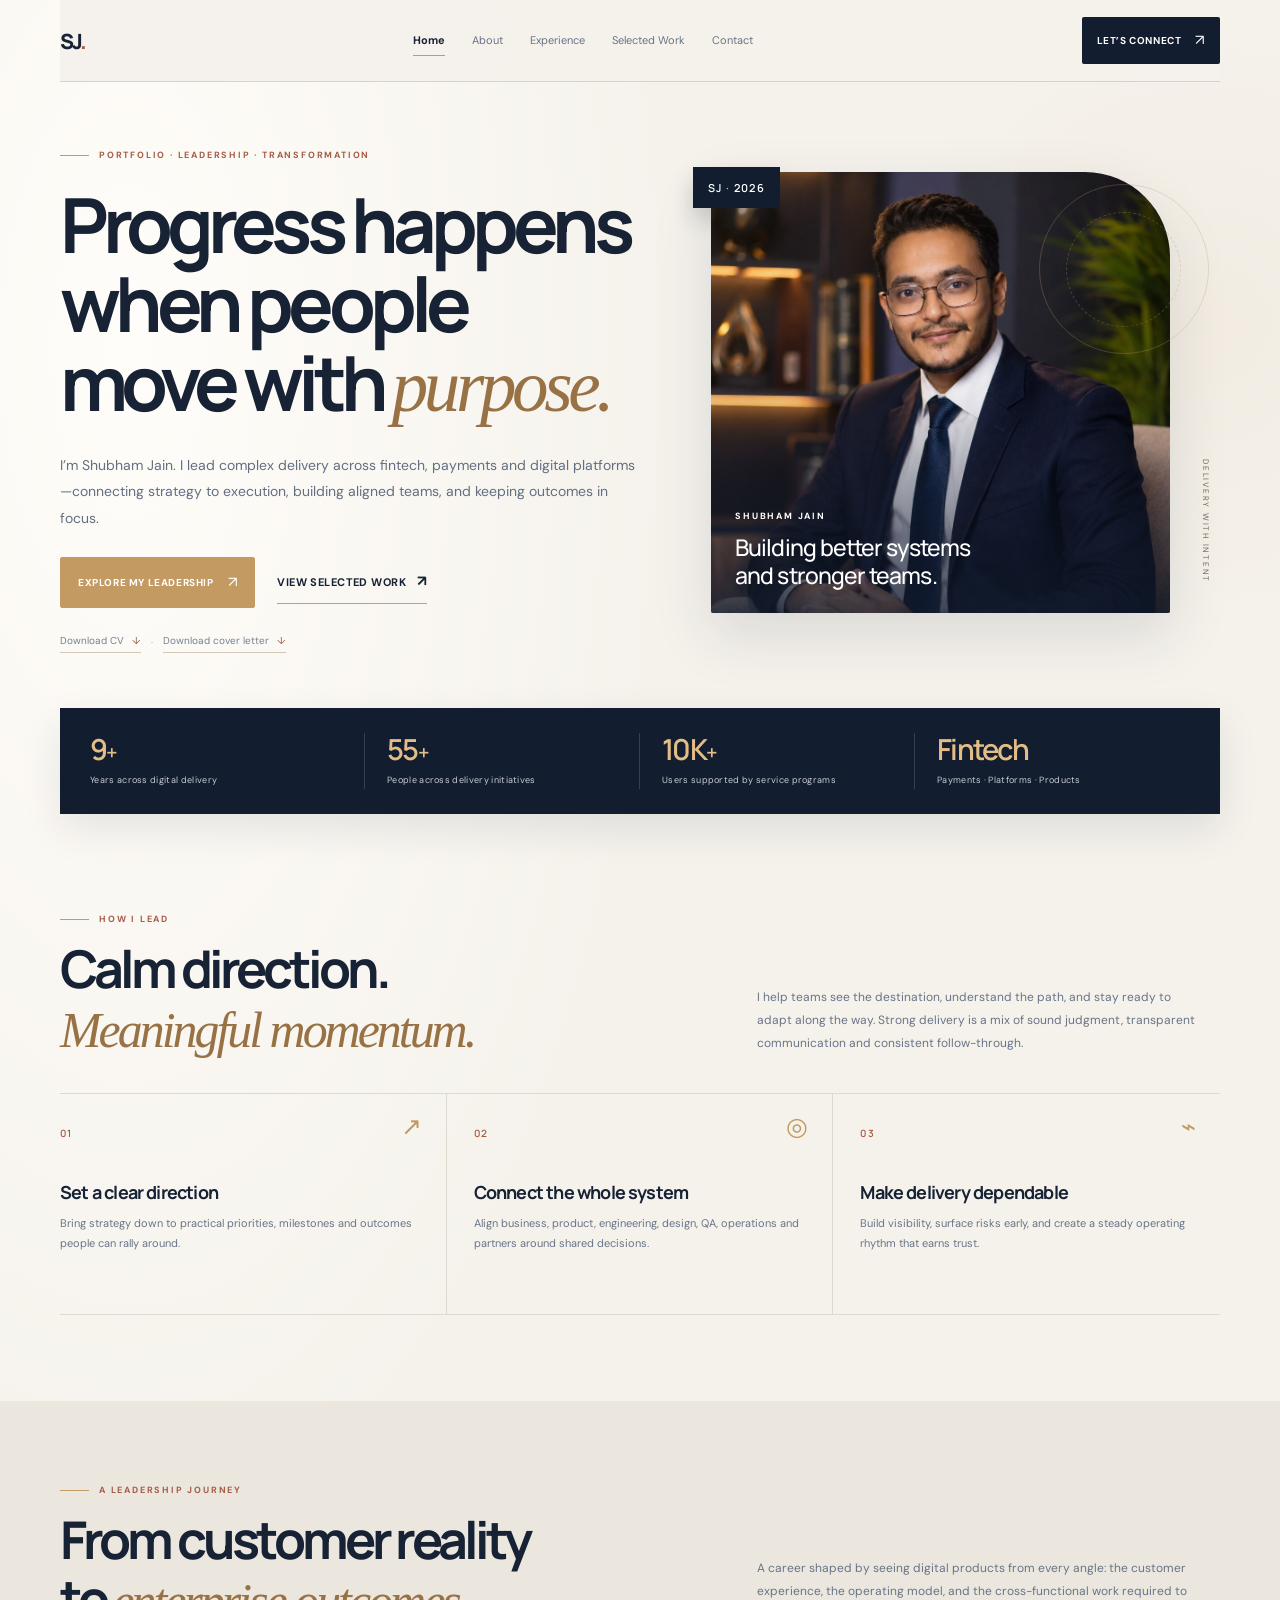
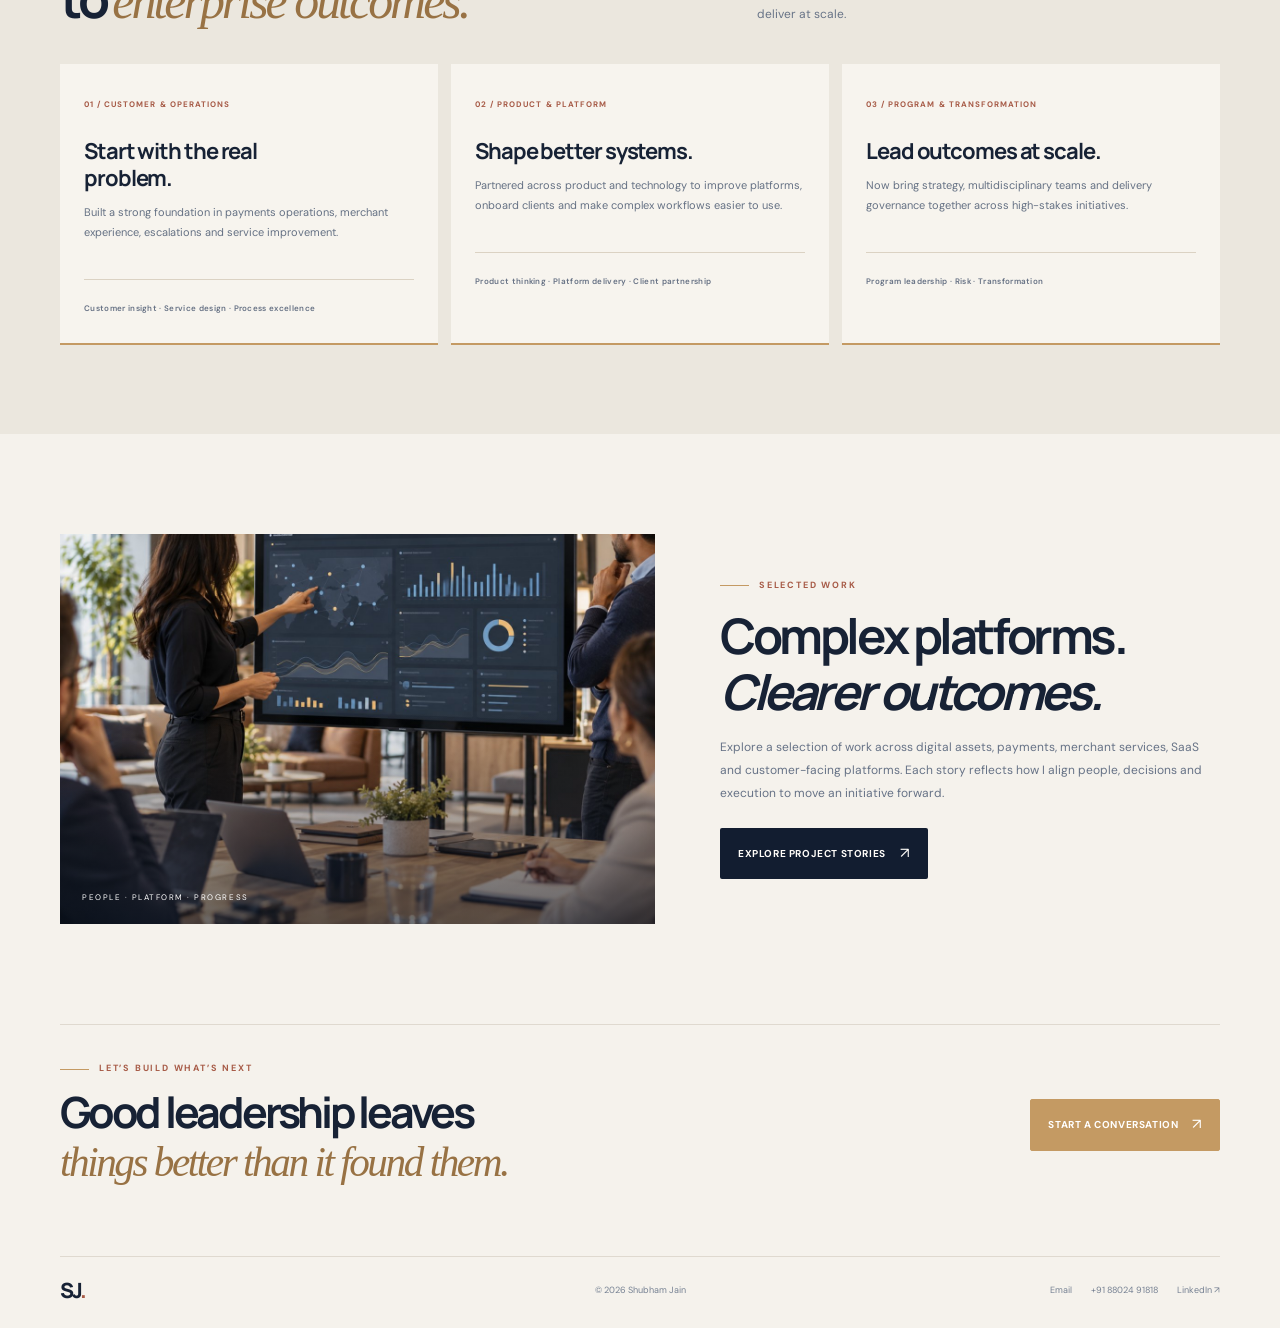
==== index.html @ a66f4881 "Add Shubham Jain portfolio website" ====
<!doctype html>
<html lang="en">

<head>
    <meta charset="utf-8">
    <meta name="viewport" content="width=device-width,initial-scale=1">
    <meta name="description"
        content="Shubham Jain — delivery, transformation and program leader across fintech, payments and digital platforms.">
    <title>Shubham Jain — Delivery & Transformation Leader</title>
    <link rel="stylesheet" href="styles.css">
</head>

<body>
    <div class="site-shell">
        <nav class="nav wrap"><a class="brand" href="index.html">SJ<span>.</span></a>
            <div class="navlinks"><a class="active" href="index.html">Home</a><a href="about.html">About</a><a
                    href="experience.html">Experience</a><a href="projects.html">Selected Work</a><a
                    href="contact.html">Contact</a></div><a class="nav-cta" href="contact.html">Let’s connect
                <b>↗</b></a>
        </nav>
        <main>
            <section class="hero wrap">
                <div class="hero-copy reveal">
                    <div class="eyebrow"><span class="eyebrow-line"></span>Portfolio · Leadership · Transformation</div>
                    <h1>Progress happens when people move with <em>purpose.</em></h1>
                    <p class="lead">I’m Shubham Jain. I lead complex delivery across fintech, payments and digital
                        platforms—connecting strategy to execution, building aligned teams, and keeping outcomes in
                        focus.</p>
                    <div class="actions"><a class="button gold" href="experience.html">Explore my leadership
                            <span>↗</span></a><a class="text-link" href="projects.html">View selected work
                            <span>↗</span></a></div>
                    <div class="document-links"><a href="assets/Shubham-Jain-CV.pdf" download>Download CV
                            <span>↓</span></a><i>·</i><a href="assets/Shubham-Jain-Cover-Letter.pdf" download>Download
                            cover letter <span>↓</span></a></div>
                </div>
                <div class="hero-visual reveal">
                    <div class="hero-photo"><img src="assets/shubham-hero.jpg"
                            alt="Shubham Jain in a professional setting">
                        <div class="photo-shade"></div>
                        <div class="photo-caption"><span>SHUBHAM JAIN</span><strong>Building better systems<br>and
                                stronger teams.</strong></div>
                    </div>
                    <div class="orbit orbit-one"></div>
                    <div class="orbit orbit-two"></div>
                    <div class="floating-mark">SJ <span>·</span> 2026</div>
                    <div class="vertical-note">DELIVERY WITH INTENT</div>
                </div>
            </section>
            <section class="stat-band wrap reveal">
                <div class="stat"><strong>9<span>+</span></strong><small>Years across digital delivery</small></div>
                <div class="stat"><strong>55<span>+</span></strong><small>People across delivery initiatives</small>
                </div>
                <div class="stat"><strong>10K<span>+</span></strong><small>Users supported by service programs</small>
                </div>
                <div class="stat"><strong>Fintech</strong><small>Payments · Platforms · Products</small></div>
            </section>
            <section class="section wrap">
                <div class="section-heading reveal">
                    <div>
                        <div class="eyebrow"><span class="eyebrow-line"></span>How I lead</div>
                        <h2>Calm direction.<br><em>Meaningful momentum.</em></h2>
                    </div>
                    <p class="section-intro">I help teams see the destination, understand the path, and stay ready to
                        adapt along the way. Strong delivery is a mix of sound judgment, transparent communication and
                        consistent follow-through.</p>
                </div>
                <div class="leadership-grid">
                    <article class="lead-card reveal"><span class="card-index">01</span>
                        <div class="card-icon">↗</div>
                        <h3>Set a clear direction</h3>
                        <p>Bring strategy down to practical priorities, milestones and outcomes people can rally around.
                        </p>
                    </article>
                    <article class="lead-card reveal"><span class="card-index">02</span>
                        <div class="card-icon">◎</div>
                        <h3>Connect the whole system</h3>
                        <p>Align business, product, engineering, design, QA, operations and partners around shared
                            decisions.</p>
                    </article>
                    <article class="lead-card reveal"><span class="card-index">03</span>
                        <div class="card-icon">⌁</div>
                        <h3>Make delivery dependable</h3>
                        <p>Build visibility, surface risks early, and create a steady operating rhythm that earns trust.
                        </p>
                    </article>
                </div>
            </section>
            <section class="journey-section">
                <div class="wrap">
                    <div class="section-heading reveal">
                        <div>
                            <div class="eyebrow"><span class="eyebrow-line"></span>A leadership journey</div>
                            <h2>From customer reality<br>to <em>enterprise outcomes.</em></h2>
                        </div>
                        <p class="section-intro">A career shaped by seeing digital products from every angle: the
                            customer experience, the operating model, and the cross-functional work required to deliver
                            at scale.</p>
                    </div>
                    <div class="journey-grid">
                        <article class="journey-card reveal"><span>01 / CUSTOMER & OPERATIONS</span>
                            <h3>Start with the real problem.</h3>
                            <p>Built a strong foundation in payments operations, merchant experience, escalations and
                                service improvement.</p>
                            <div class="journey-rule"></div><b>Customer insight · Service design · Process
                                excellence</b>
                        </article>
                        <article class="journey-card reveal"><span>02 / PRODUCT & PLATFORM</span>
                            <h3>Shape better systems.</h3>
                            <p>Partnered across product and technology to improve platforms, onboard clients and make
                                complex workflows easier to use.</p>
                            <div class="journey-rule"></div><b>Product thinking · Platform delivery · Client
                                partnership</b>
                        </article>
                        <article class="journey-card reveal"><span>03 / PROGRAM & TRANSFORMATION</span>
                            <h3>Lead outcomes at scale.</h3>
                            <p>Now bring strategy, multidisciplinary teams and delivery governance together across
                                high-stakes initiatives.</p>
                            <div class="journey-rule"></div><b>Program leadership · Risk · Transformation</b>
                        </article>
                    </div>
                </div>
            </section>
            <section class="feature-work wrap">
                <div class="feature-image reveal"><img src="assets/project-service.jpg"
                        alt="Leadership team reviewing a service delivery dashboard"><span class="image-label">PEOPLE ·
                        PLATFORM · PROGRESS</span></div>
                <div class="feature-copy reveal">
                    <div class="eyebrow"><span class="eyebrow-line"></span>Selected work</div>
                    <h2>Complex platforms.<br><em>Clearer outcomes.</em></h2>
                    <p>Explore a selection of work across digital assets, payments, merchant services, SaaS and
                        customer-facing platforms. Each story reflects how I align people, decisions and execution to
                        move an initiative forward.</p><a class="button dark" href="projects.html">Explore project
                        stories <span>↗</span></a>
                </div>
            </section>
            <section class="closing wrap reveal">
                <div>
                    <div class="eyebrow"><span class="eyebrow-line"></span>Let’s build what’s next</div>
                    <h2>Good leadership leaves<br><em>things better than it found them.</em></h2>
                </div><a class="button gold" href="contact.html">Start a conversation <span>↗</span></a>
            </section>
        </main>
        <footer class="footer wrap"><a class="brand" href="index.html">SJ<span>.</span></a><span>© 2026 Shubham
                Jain</span>
            <div><a href="mailto:shubhamjain8010@gmail.com">Email</a><a href="tel:+918802491818">+91 88024 91818</a><a
                    href="https://www.linkedin.com/in/engineer-shubham/" target="_blank" rel="noreferrer">LinkedIn ↗</a>
            </div>
        </footer>
    </div>
    <script src="script.js"></script>
</body>

</html>
---- styles.css ----
@import url('https://fonts.googleapis.com/css2?family=DM+Sans:wght@400;500;600;700&family=Manrope:wght@400;500;600;700;800&display=swap');
:root{--ink:#172235;--navy:#121d30;--navy-soft:#26354b;--cream:#f5f2ec;--white:#fffdf9;--muted:#667183;--gold:#c49a63;--gold-bright:#e2bd86;--rust:#a75b47;--line:#dfd9cf;--sans:'DM Sans',Arial,sans-serif;--display:Manrope,'DM Sans',Arial,sans-serif;--serif:Georgia,serif}
*{box-sizing:border-box}html{scroll-behavior:smooth;scroll-padding-top:90px}body{margin:0;background:radial-gradient(ellipse at 10% 12%,#fffdf9 0,transparent 34%),var(--cream);color:var(--ink);font-family:var(--sans);line-height:1.7}.site-shell{overflow:hidden;position:relative}.site-shell:before{content:"";position:absolute;top:0;right:-250px;width:650px;height:650px;border-radius:50%;background:radial-gradient(circle,#dfc8a324 0,transparent 70%);pointer-events:none;z-index:-1}img{display:block;max-width:100%}a{color:inherit;text-decoration:none;transition:color .25s,background .25s,transform .25s,opacity .25s}a:hover{opacity:.78}.wrap{width:min(1160px,calc(100% - 56px));margin-inline:auto}.nav{height:82px;display:flex;align-items:center;justify-content:space-between;border-bottom:1px solid #d8d2c8;position:sticky;top:0;z-index:20;background:#f5f2ecef;backdrop-filter:blur(16px)}.brand{font:800 21px var(--display);letter-spacing:-.09em}.brand span{color:var(--rust)}.navlinks{display:flex;gap:27px;align-items:center;font-size:11px;color:#687386}.navlinks a{position:relative;padding:8px 0}.navlinks a:after{content:"";height:1px;background:var(--gold);position:absolute;bottom:2px;left:0;width:0;transition:width .25s}.navlinks a:hover:after,.navlinks a.active:after{width:100%}.navlinks a.active{color:var(--ink);font-weight:700}.nav-cta,.button{display:inline-flex;align-items:center;justify-content:center;gap:14px;border:1px solid transparent;padding:12px 17px;border-radius:2px;background:var(--navy);color:var(--white);font-size:10px;font-weight:700;letter-spacing:.06em;text-transform:uppercase}.nav-cta{padding:10px 14px}.nav-cta b,.button span{font-size:15px;font-weight:400}.button.gold{background:var(--gold);color:#fff;border-color:var(--gold)}.button.gold:hover{background:#ad8150;transform:translateY(-2px);opacity:1}.button.dark{background:var(--navy)}.button.outline{background:transparent;border-color:#a8a39b;color:var(--navy)}.button.outline:hover,.button.dark:hover{transform:translateY(-2px);opacity:.9}.text-link{font-size:11px;font-weight:700;letter-spacing:.04em;text-transform:uppercase;padding:8px 0;border-bottom:1px solid #bba27f}.text-link span{font-size:15px;margin-left:7px}.eyebrow{display:flex;align-items:center;gap:10px;font-size:9px;line-height:1.3;text-transform:uppercase;letter-spacing:.2em;font-weight:700;color:var(--rust)}.eyebrow-line{width:29px;height:1px;background:var(--gold);display:inline-block}.hero{display:grid;grid-template-columns:1.04fr .96fr;gap:54px;align-items:center;padding-top:68px;padding-bottom:55px;min-height:590px}.hero h1{font:700 clamp(44px,6.4vw,76px)/1.04 var(--display);letter-spacing:-.078em;margin:23px 0 23px;max-width:690px}.hero h1 em,.section h2 em,.section-heading h2 em,.journey-card h3 em,.page-title em,.about-story h2 em,.personal-copy h2 em,.gallery-heading h2 em,.project-detail h2 em,.contact-hero h1 em,.contact-panel h2 em,.social-panel h2 em,.closing h2 em{font:500 italic .96em var(--serif);letter-spacing:-.06em;color:#987244}.lead,.page-lead{font-size:14px;line-height:1.9;color:#626f81;max-width:590px}.actions{display:flex;align-items:center;gap:22px;flex-wrap:wrap;margin-top:25px}.document-links{display:flex;gap:10px;align-items:center;margin-top:24px;font-size:10px;color:#718093}.document-links a{border-bottom:1px solid #d1c8ba;padding-bottom:3px}.document-links a span{color:var(--rust);margin-left:5px}.document-links i{font-style:normal;color:#b4a995}.hero-visual{height:475px;position:relative;margin-right:15px}.hero-photo{position:absolute;inset:8px 35px 26px 22px;overflow:hidden;border-radius:2px 85px 2px 2px;box-shadow:0 22px 60px #1c2a3a20}.hero-photo img{height:100%;width:100%;object-fit:cover;object-position:center 23%;transition:transform .9s cubic-bezier(.2,.75,.2,1)}.hero-photo:hover img{transform:scale(1.045)}.photo-shade{position:absolute;inset:0;background:linear-gradient(0deg,#101a2cc9,transparent 52%),linear-gradient(130deg,#c49a6320,transparent 60%)}.photo-caption{position:absolute;left:24px;bottom:23px;color:white}.photo-caption span{display:block;font-size:9px;letter-spacing:.2em;font-weight:700}.photo-caption strong{display:block;margin-top:8px;font:500 23px/1.25 var(--display);letter-spacing:-.04em}.orbit{position:absolute;border:1px solid #b89c744a;border-radius:50%;pointer-events:none}.orbit-one{width:170px;height:170px;right:-4px;top:20px;animation:slow-spin 30s linear infinite}.orbit-two{width:115px;height:115px;right:24px;top:48px;border-style:dashed;animation:slow-spin 45s linear infinite reverse}.floating-mark{position:absolute;top:3px;left:4px;background:var(--navy);color:white;padding:13px 15px;font:600 11px var(--display);letter-spacing:.12em;box-shadow:0 12px 22px #131e3030}.floating-mark span{color:var(--gold-bright)}.vertical-note{position:absolute;right:-7px;bottom:56px;writing-mode:vertical-rl;font-size:8px;letter-spacing:.22em;color:#736950}.stat-band{display:grid;grid-template-columns:repeat(4,1fr);padding:25px 30px;background:var(--navy);color:white;box-shadow:0 15px 40px #17223519}.stat{padding:0 22px;border-right:1px solid #ffffff27}.stat:first-child{padding-left:0}.stat:last-child{border:0}.stat strong{display:block;font:600 29px/1.15 var(--display);letter-spacing:-.06em;color:var(--gold-bright)}.stat strong span{font-size:.7em}.stat small{display:block;margin-top:7px;color:#c7ccd3;font-size:9px;letter-spacing:.035em}.section{padding:100px 0 86px}.section-heading{display:grid;grid-template-columns:1fr .72fr;gap:55px;align-items:end;margin-bottom:34px}.section-heading h2,.section h2,.closing h2{font:700 clamp(34px,4.7vw,52px)/1.12 var(--display);letter-spacing:-.075em;margin:15px 0 0}.section-intro{font-size:12px;line-height:1.9;color:#687487;margin:0 0 4px;max-width:450px}.leadership-grid{display:grid;grid-template-columns:repeat(3,1fr);border-top:1px solid var(--line);border-bottom:1px solid var(--line)}.lead-card{position:relative;padding:24px 29px 28px 0;min-height:220px;border-right:1px solid var(--line);transition:transform .3s}.lead-card:not(:first-child){padding-left:27px}.lead-card:last-child{border:0}.lead-card:hover{transform:translateY(-4px)}.card-index{font:600 10px var(--display);letter-spacing:.13em;color:var(--rust)}.card-icon{position:absolute;right:24px;top:18px;font:300 25px var(--serif);color:var(--gold)}.lead-card h3,.value-card h3,.capability h3{font:700 18px var(--display);letter-spacing:-.045em;margin:35px 0 9px}.lead-card p,.value-card p,.capability p{font-size:11px;line-height:1.85;color:#687487;margin:0}.journey-section,.values-section,.capability-section{background:#ebe7de;padding:84px 0 89px;position:relative}.journey-grid{display:grid;grid-template-columns:repeat(3,1fr);gap:13px}.journey-card{padding:24px;background:#f7f4ee;min-height:260px;border-bottom:2px solid var(--gold);position:relative;transition:transform .3s,box-shadow .3s}.journey-card:hover{transform:translateY(-5px);box-shadow:0 18px 35px #17223513}.journey-card>span{font-size:8px;letter-spacing:.13em;color:var(--rust);font-weight:700}.journey-card h3{font:700 22px/1.24 var(--display);letter-spacing:-.05em;margin:23px 0 10px;max-width:260px}.journey-card p{color:#657184;font-size:11px;line-height:1.8;min-height:58px}.journey-rule{height:1px;background:#dbd2c3;margin:18px 0 12px}.journey-card>b{font-size:8px;letter-spacing:.04em;color:#667184;font-weight:600}.feature-work{display:grid;grid-template-columns:1fr .84fr;align-items:center;gap:65px;padding-top:100px;padding-bottom:100px}.feature-image{height:390px;position:relative;overflow:hidden}.feature-image:before{content:"";position:absolute;inset:0;background:linear-gradient(0deg,#101a2a99,transparent 55%);z-index:1}.feature-image img{width:100%;height:100%;object-fit:cover;transition:transform .7s}.feature-image:hover img{transform:scale(1.04)}.image-label{position:absolute;z-index:2;bottom:20px;left:22px;color:white;font-size:8px;letter-spacing:.19em}.feature-copy h2{font:700 clamp(34px,4.5vw,49px)/1.13 var(--display);letter-spacing:-.07em;margin:17px 0}.feature-copy p{font-size:12px;color:#667286;line-height:1.9;margin-bottom:23px}.closing{display:flex;align-items:center;justify-content:space-between;gap:30px;padding:38px 0 70px;border-top:1px solid var(--line)}.closing h2{font-size:clamp(30px,4vw,43px);margin-top:13px}.footer{display:grid;grid-template-columns:1fr auto 1fr;align-items:center;gap:20px;border-top:1px solid var(--line);padding-top:19px;padding-bottom:24px;color:#758092;font-size:9px}.footer .brand{color:var(--ink)}.footer>div{display:flex;gap:19px;justify-content:flex-end}.footer a:hover{color:var(--rust)}
.page-hero{padding:67px 0 38px}.page-title{font:700 clamp(43px,6.2vw,68px)/1.08 var(--display);letter-spacing:-.08em;max-width:920px;margin:17px 0 16px}.page-lead{font-size:13px;max-width:750px;margin:0}.about-intro{display:grid;grid-template-columns:.78fr 1fr;gap:65px;align-items:center;padding:22px 0 95px}.about-photo-large{height:525px;position:relative;overflow:hidden}.about-photo-large img{width:100%;height:100%;object-fit:cover;object-position:center 22%}.about-photo-large:after{content:"";position:absolute;inset:45% 0 0;background:linear-gradient(transparent,#121d30b8)}.about-photo-large span{position:absolute;bottom:22px;left:23px;color:white;font-size:8px;letter-spacing:.16em;z-index:1}.about-story h2,.personal-copy h2,.gallery-heading h2,.contact-panel h2,.social-panel h2{font:700 clamp(31px,4.1vw,45px)/1.12 var(--display);letter-spacing:-.07em;margin:17px 0 20px}.about-story p,.personal-copy p{font-size:12px;line-height:1.95;color:#637083}.about-story blockquote{margin:25px 0 0;padding:16px 0 0 18px;border-left:2px solid var(--gold);font:italic 16px/1.5 var(--serif);color:#725d44}.about-story cite{display:block;margin-top:9px;font:700 8px var(--sans);text-transform:uppercase;letter-spacing:.12em;color:#897454}.values-grid{display:grid;grid-template-columns:repeat(4,1fr);gap:12px}.value-card{padding:20px;background:#f6f3ed;min-height:180px;border-top:1px solid var(--gold)}.value-card>span,.capability>b{font:600 10px var(--display);color:var(--rust)}.value-card h3{margin-top:22px}.personal-section{display:grid;grid-template-columns:1fr .83fr;gap:70px;align-items:center;padding-top:92px;padding-bottom:88px}.personal-photo{height:390px;position:relative;overflow:hidden}.personal-photo img{width:100%;height:100%;object-fit:cover;object-position:center 20%}.personal-photo-note{position:absolute;bottom:0;right:0;background:var(--navy);color:#fff;padding:14px 19px;font:500 14px/1.35 var(--display)}.hobby-chips{display:flex;gap:8px;flex-wrap:wrap;margin-top:22px}.hobby-chips span,.experience-pills span{padding:6px 9px;border:1px solid #d5cdc0;font-size:9px;color:#667184}.about-details{display:grid;grid-template-columns:repeat(3,1fr);gap:12px;padding-bottom:78px}.detail-panel{background:var(--navy);color:white;display:flex;align-items:flex-start;gap:15px;padding:22px 18px;min-height:145px}.detail-symbol{color:var(--gold-bright);font-size:22px}.detail-panel .eyebrow{font-size:8px}.detail-panel h3{font:600 15px/1.5 var(--display);margin:8px 0}.detail-panel p{font-size:9px;color:#c6ccd5;margin:0}.photo-gallery{padding-bottom:89px}.gallery-heading{margin-bottom:24px}.gallery-heading h2{margin-bottom:0}.gallery-grid{display:grid;grid-template-columns:1.3fr .85fr .85fr;gap:12px}.gallery-photo{height:300px;position:relative;overflow:hidden;margin:0;background:#1a2638}.gallery-photo img{width:100%;height:100%;object-fit:cover;transition:transform .7s}.gallery-photo:hover img{transform:scale(1.05)}.gallery-photo:after{content:"";position:absolute;inset:55% 0 0;background:linear-gradient(transparent,#0f1929a8)}.gallery-photo figcaption{position:absolute;z-index:1;bottom:13px;left:15px;color:white;font-size:8px;letter-spacing:.1em;text-transform:uppercase}
.experience-pills{display:flex;gap:7px;flex-wrap:wrap;margin-top:19px}.experience-layout{display:grid;grid-template-columns:1fr 270px;gap:28px;padding-bottom:83px}.timeline{position:relative}.role-card{display:grid;grid-template-columns:130px 1fr;gap:21px;padding:27px 0;border-top:1px solid var(--line)}.role-meta{display:flex;justify-content:space-between;align-items:flex-start}.role-meta span{font-size:8px;letter-spacing:.13em;font-weight:700;color:#8a7351}.role-meta i{font-style:normal;font:600 9px var(--display);color:#b1a99c}.role-main{padding-right:10px}.role-heading{display:flex;justify-content:space-between;align-items:center;gap:12px}.role-heading .eyebrow{font-size:8px}.role-heading h2{font:700 24px/1.2 var(--display);letter-spacing:-.05em;margin:6px 0 1px}.role-company{font-size:10px;color:#7d8795;margin:0}.role-mark{width:42px;height:42px;border:1px solid #d7cbbb;color:#98734a;display:grid;place-items:center;font:700 11px var(--display);flex:none}.role-summary{font-size:11px;line-height:1.85;color:#536176;margin:16px 0 8px}.role-main ul{padding-left:16px;margin:8px 0 13px;color:#626f81;font-size:10px;line-height:1.8}.role-main li{margin:5px 0}.tagrow{display:flex;gap:6px;flex-wrap:wrap;margin-top:13px}.tag{padding:4px 8px;border:1px solid #d8d1c7;color:#737d8c;font-size:8px;letter-spacing:.02em}.experience-aside{padding-top:13px}.aside-portrait{height:280px;position:relative;overflow:hidden;margin-bottom:12px;background:#1d293a}.aside-portrait img{width:100%;height:100%;object-fit:cover;object-position:center 20%}.aside-portrait:after{content:"";position:absolute;inset:45% 0 0;background:linear-gradient(transparent,#111d30e8)}.aside-portrait>div{position:absolute;bottom:16px;left:15px;z-index:1;color:white}.aside-portrait span{display:block;font-size:7px;letter-spacing:.14em;color:#e2bd86}.aside-portrait strong{display:block;font:600 15px/1.4 var(--display);margin-top:5px}.aside-panel{padding:20px;background:#ebe6dc;margin-bottom:11px}.aside-panel h3{font:700 17px/1.3 var(--display);letter-spacing:-.04em;margin:13px 0}.aside-panel ul{font-size:9px;color:#667184;line-height:1.9;padding-left:14px;margin-bottom:0}.aside-panel p{font-size:10px;color:#c9d0d7;margin:5px 0}.dark-panel{background:var(--navy);color:#fff}.dark-panel .eyebrow{margin-top:8px}.aside-rule{height:1px;background:#ffffff30;margin:17px 0}.capability-section{background:#eae6dd}.capability-grid{display:grid;grid-template-columns:repeat(4,1fr);gap:10px}.capability{padding:17px;background:#f6f3ed;min-height:178px}.capability h3{font-size:15px;margin:21px 0 8px}
.work-stats{display:flex;gap:25px;margin-top:24px;padding-top:17px;border-top:1px solid var(--line);max-width:660px}.work-stats span{font-size:8px;color:#778193;letter-spacing:.04em}.work-stats b{font:700 19px var(--display);color:var(--rust);margin-right:5px}.project-showcase{padding:11px 0 29px}.project-story{display:grid;grid-template-columns:.93fr 1.07fr;gap:45px;align-items:center;padding:24px 0 39px;border-bottom:1px solid var(--line)}.project-story.reverse{grid-template-columns:1.07fr .93fr}.project-story.reverse .project-photo{order:2}.project-story.reverse .project-detail{order:1}.project-photo{height:350px;position:relative;overflow:hidden;background:#1b283d}.project-photo img{width:100%;height:100%;object-fit:cover;transition:transform .8s cubic-bezier(.2,.7,.2,1)}.project-photo:hover img{transform:scale(1.045)}.project-photo:after{content:"";position:absolute;inset:45% 0 0;background:linear-gradient(transparent,#0e182b99)}.project-number,.project-photo-label{position:absolute;z-index:2;color:white;font-size:8px;letter-spacing:.15em}.project-number{top:13px;left:14px;background:#121d30bb;padding:8px}.project-photo-label{bottom:14px;left:16px}.project-detail{padding:10px 0}.project-detail>.eyebrow{font-size:8px}.project-detail h2{font:700 clamp(25px,3.5vw,37px)/1.2 var(--display);letter-spacing:-.06em;margin:11px 0}.project-detail .project-lead{font:italic 15px/1.55 var(--serif);color:#7c684f;margin:0 0 17px}.project-columns{display:grid;grid-template-columns:1fr 1fr;gap:15px}.project-columns h4{font:700 9px var(--display);letter-spacing:.1em;text-transform:uppercase;margin:0 0 7px;color:#28374a}.project-columns p{font-size:9px;line-height:1.8;color:#6a7585;margin:0}.project-detail .tagrow{margin-top:18px}.visual-note{font-size:8px;color:#8b8f95;padding-bottom:15px}
.contact-hero{display:grid;grid-template-columns:1fr .75fr;gap:60px;align-items:center;padding-top:67px;padding-bottom:57px}.contact-hero h1{font:700 clamp(44px,6vw,69px)/1.05 var(--display);letter-spacing:-.08em;margin:18px 0}.contact-hero-copy .page-lead{max-width:540px}.contact-promise{display:flex;align-items:center;gap:12px;margin-top:25px;padding-top:15px;border-top:1px solid var(--line);max-width:440px}.contact-promise p{font:italic 13px var(--serif);color:#7d6a51}.promise-icon{color:var(--gold);font-size:18px}.contact-portrait{height:345px;position:relative;overflow:hidden;border-radius:2px 70px 2px 2px}.contact-portrait img{height:100%;width:100%;object-fit:cover;object-position:center 22%}.contact-portrait:after{content:"";position:absolute;inset:0;background:linear-gradient(0deg,#121d30a6,transparent 55%)}.contact-photo-stamp{position:absolute;z-index:1;bottom:15px;right:15px;padding:10px 13px;background:#c49a63;color:white;font:700 10px/1.25 var(--display);letter-spacing:.15em;text-align:right}.contact-main{display:grid;grid-template-columns:1.05fr .95fr;gap:14px;padding-bottom:30px}.contact-panel,.social-panel{background:#ebe7de;padding:30px}.contact-panel h2,.social-panel h2{font-size:34px;margin:14px 0 8px}.contact-panel>p,.social-panel>p{font-size:10px;color:#687487;line-height:1.8}.contact-methods{margin-top:20px}.contact-method{display:grid;grid-template-columns:39px 1fr auto;align-items:center;gap:11px;padding:13px 0;border-top:1px solid #d8d0c4}.method-icon{width:34px;height:34px;display:grid;place-items:center;border:1px solid #ccba9d;color:#8e7047;font-size:16px}.contact-method small{display:block;font-size:7px;letter-spacing:.14em;color:#8b7553}.contact-method strong{display:block;font:600 11px var(--display);margin-top:4px}.contact-method>b{color:#96764b;font-weight:400}.social-panel{background:var(--navy);color:white}.social-panel .eyebrow{color:var(--gold-bright)}.social-panel h2 em{color:var(--gold-bright)}.social-panel>p{color:#c2c9d2}.social-list{margin-top:18px}.social-list>a{display:grid;grid-template-columns:35px 1fr auto;align-items:center;gap:11px;padding:11px 0;border-top:1px solid #ffffff26}.social-badge{width:29px;height:29px;border:1px solid #c49a63;color:#e2bd86;display:grid;place-items:center;font:700 12px var(--display)}.social-list>a>span:nth-child(2){font-size:10px}.social-list small{display:block;color:#b8c0cb;font-size:8px}.social-list b{color:#dfba84;font-weight:400}.document-band{display:flex;justify-content:space-between;align-items:center;gap:25px;background:#fdfbf6;padding:25px 29px;margin-top:8px;margin-bottom:74px;border:1px solid var(--line)}.document-band h2{font:700 23px var(--display);letter-spacing:-.05em;margin:8px 0}.document-band p{font-size:10px;color:#687487;margin:0}.document-actions{display:flex;gap:8px;flex-wrap:wrap}.document-actions .button{font-size:8px}
.reveal{opacity:1;transform:none}.js-motion .reveal{opacity:0;transform:translateY(18px);transition:opacity .7s ease,transform .7s cubic-bezier(.2,.75,.2,1)}.js-motion .reveal.is-visible{opacity:1;transform:translateY(0)}.js-motion .leadership-grid .reveal:nth-child(2),.js-motion .journey-grid .reveal:nth-child(2),.js-motion .values-grid .reveal:nth-child(even),.js-motion .capability-grid .reveal:nth-child(even){transition-delay:.09s}.js-motion .leadership-grid .reveal:nth-child(3),.js-motion .journey-grid .reveal:nth-child(3){transition-delay:.16s}@keyframes slow-spin{to{transform:rotate(360deg)}}
@media(max-width:850px){.wrap{width:min(100% - 36px,680px)}.nav{height:auto;min-height:70px;gap:10px}.navlinks{gap:13px;font-size:9px}.nav-cta{display:none}.hero{grid-template-columns:1fr;gap:29px;padding-top:47px;min-height:0}.hero-visual{height:430px;max-width:510px;width:100%;margin:auto}.hero-photo{inset:8px 30px 22px 15px}.stat-band{grid-template-columns:1fr 1fr;gap:18px;padding:21px}.stat{border:0;padding:0}.section-heading{grid-template-columns:1fr;gap:12px}.section{padding:74px 0 65px}.journey-section,.values-section,.capability-section{padding:68px 0}.feature-work{gap:32px;padding-top:70px;padding-bottom:70px}.feature-image{height:310px}.about-intro{gap:34px}.experience-layout{grid-template-columns:1fr}.experience-aside{display:grid;grid-template-columns:1fr 1fr;gap:12px}.aside-portrait{grid-row:span 2;height:100%}.role-card{grid-template-columns:100px 1fr}.project-story,.project-story.reverse{grid-template-columns:1fr 1fr;gap:24px}.project-photo{height:310px}.project-columns{gap:9px}}
@media(max-width:600px){.wrap{width:calc(100% - 32px)}.nav{align-items:flex-start;padding:16px 0;flex-wrap:wrap}.brand{font-size:19px}.navlinks{max-width:285px;gap:6px 13px;justify-content:flex-end;flex-wrap:wrap}.navlinks a{padding:3px 0}.hero{padding-top:43px}.hero h1{font-size:46px}.lead{font-size:12px}.hero-visual{height:350px}.hero-photo{inset:10px 23px 20px 13px;border-top-right-radius:58px}.floating-mark{font-size:8px;padding:10px}.vertical-note{right:-2px;font-size:7px}.stat-band{padding:18px;gap:15px}.stat strong{font-size:23px}.stat small{font-size:8px}.section-heading h2,.section h2{font-size:37px}.leadership-grid{grid-template-columns:1fr;border-bottom:0}.lead-card,.lead-card:not(:first-child){min-height:0;padding:19px 4px;border-right:0;border-bottom:1px solid var(--line)}.lead-card h3{margin-top:15px}.card-icon{top:14px}.journey-grid{grid-template-columns:1fr}.journey-card{min-height:0}.journey-card p{min-height:0}.feature-work{grid-template-columns:1fr;gap:28px}.feature-image{height:260px}.closing{display:block;padding:28px 0 48px}.closing .button{margin-top:22px}.footer{grid-template-columns:1fr auto;gap:8px}.footer>span:nth-child(2){grid-column:1}.footer>div{grid-column:1/-1;justify-content:flex-start;flex-wrap:wrap;gap:13px}.page-hero{padding-top:48px}.page-title{font-size:43px}.about-intro{grid-template-columns:1fr;padding-bottom:65px}.about-photo-large{height:390px;max-width:390px}.values-grid{grid-template-columns:1fr 1fr}.value-card{padding:14px;min-height:160px}.value-card h3{font-size:15px;margin-top:16px}.personal-section{grid-template-columns:1fr;gap:24px;padding-top:65px;padding-bottom:60px}.personal-photo{height:320px}.about-details{grid-template-columns:1fr;padding-bottom:60px}.detail-panel{min-height:0}.gallery-grid{grid-template-columns:1fr 1fr}.gallery-photo{height:210px}.gallery-wide{grid-column:1/-1;height:265px}.experience-layout{padding-bottom:55px}.role-card{grid-template-columns:1fr;gap:8px;padding:22px 0}.role-meta{align-items:center}.role-main{padding:0}.role-heading h2{font-size:21px}.experience-aside{grid-template-columns:1fr 1fr}.aside-portrait{grid-row:auto;height:210px}.aside-panel{padding:14px}.capability-grid{grid-template-columns:1fr 1fr}.capability{min-height:158px;padding:14px}.capability h3{font-size:13px}.work-stats{gap:12px;flex-wrap:wrap}.project-story,.project-story.reverse{grid-template-columns:1fr;gap:16px;padding:18px 0 27px}.project-story.reverse .project-photo,.project-story.reverse .project-detail{order:initial}.project-photo{height:245px}.project-detail h2{font-size:29px}.project-columns{grid-template-columns:1fr}.project-columns p{font-size:10px}.contact-hero{grid-template-columns:1fr;gap:25px;padding-top:48px}.contact-hero h1{font-size:46px}.contact-portrait{height:320px;max-width:420px}.contact-main{grid-template-columns:1fr}.contact-panel,.social-panel{padding:22px}.document-band{display:block;padding:22px}.document-actions{margin-top:17px}.document-actions .button{flex:1}.contact-method strong{font-size:10px}}
@media(prefers-reduced-motion:reduce){html{scroll-behavior:auto}*,*:before,*:after{animation-duration:.01ms!important;animation-iteration-count:1!important;scroll-behavior:auto!important;transition-duration:.01ms!important}.js-motion .reveal{opacity:1;transform:none}}
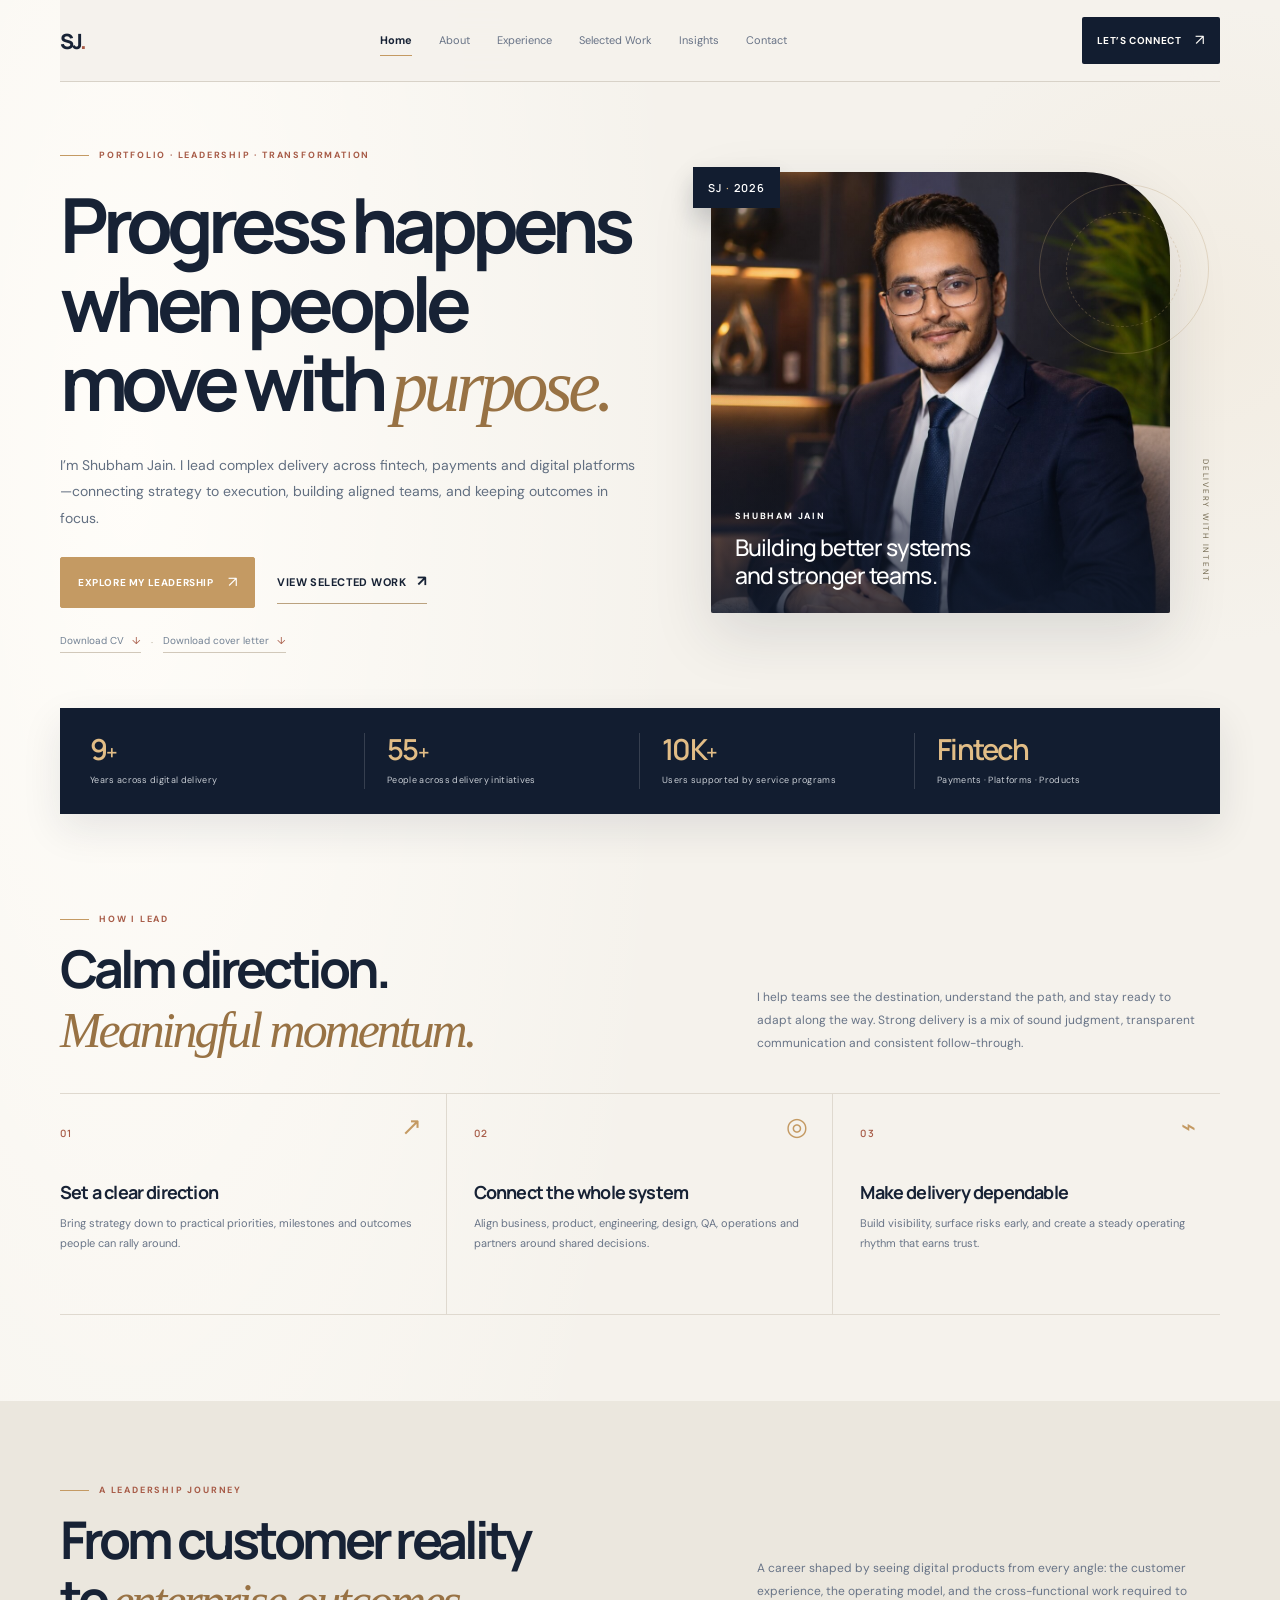
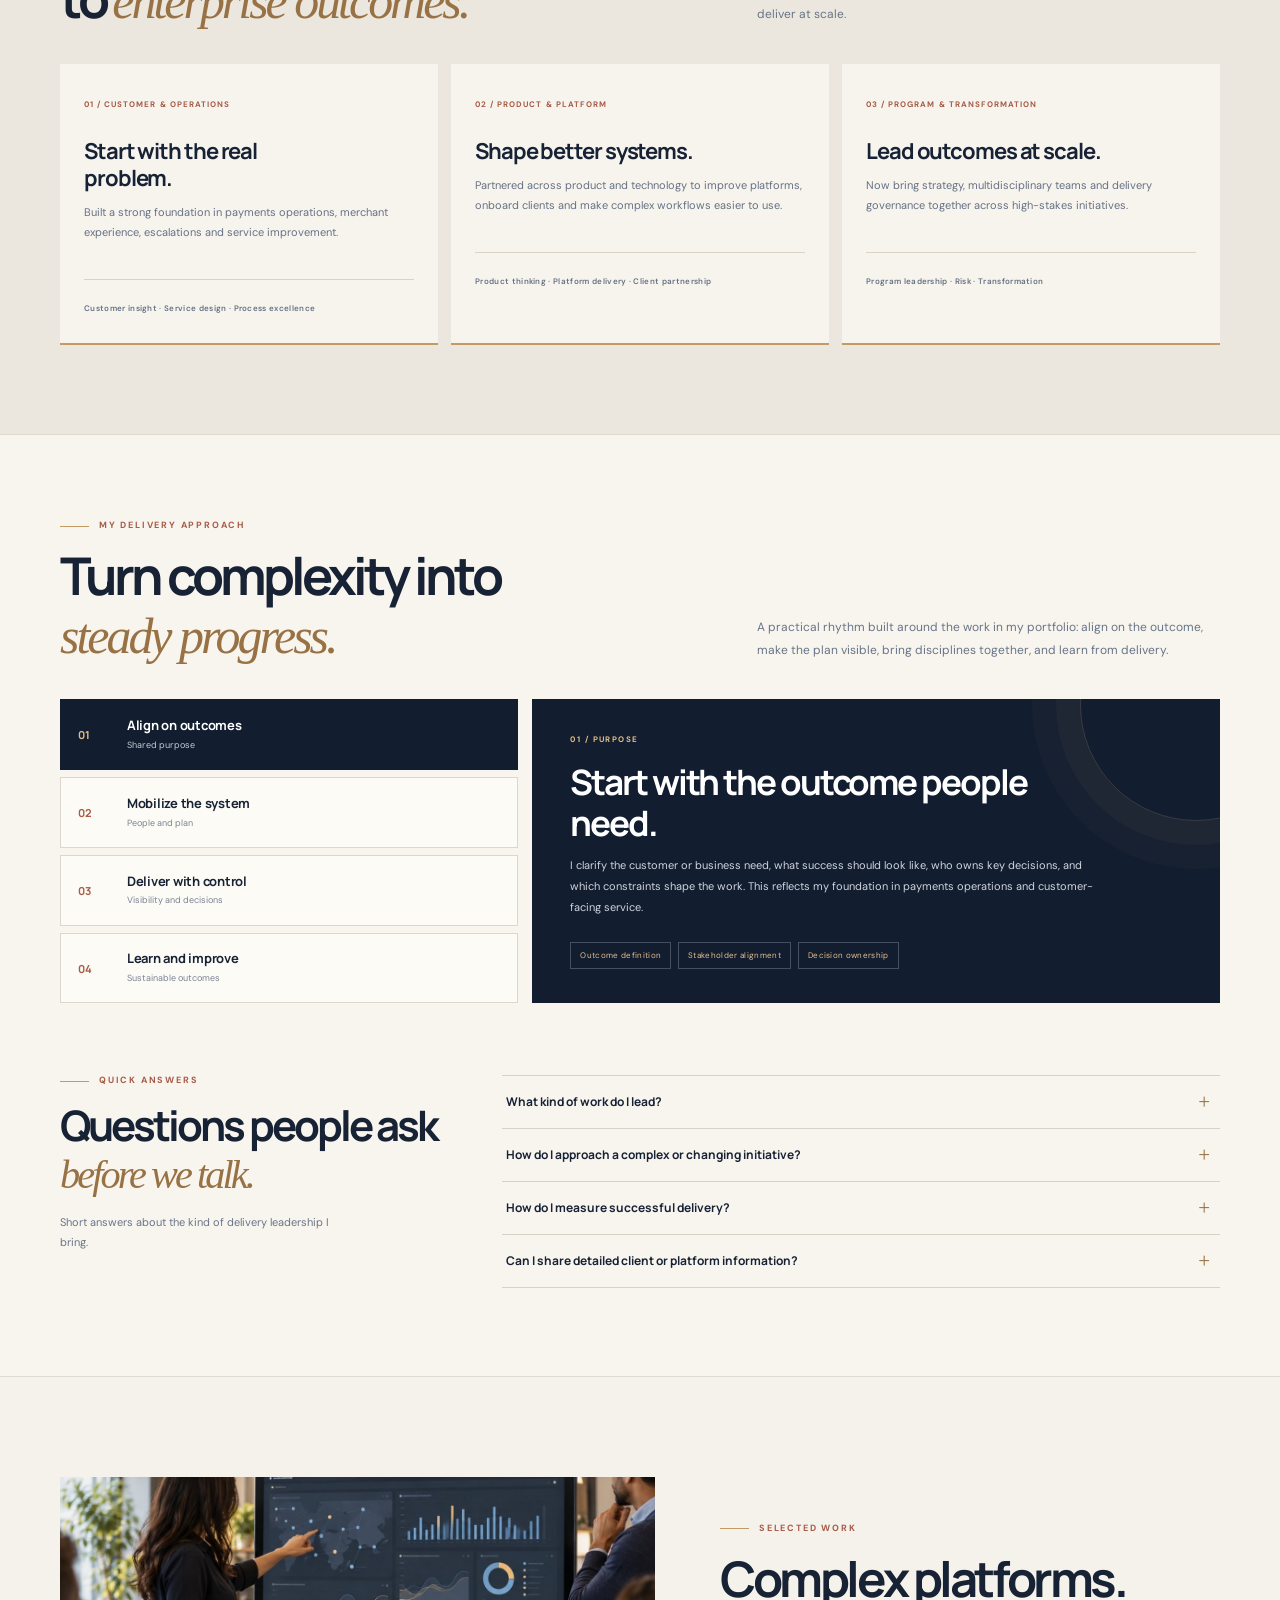
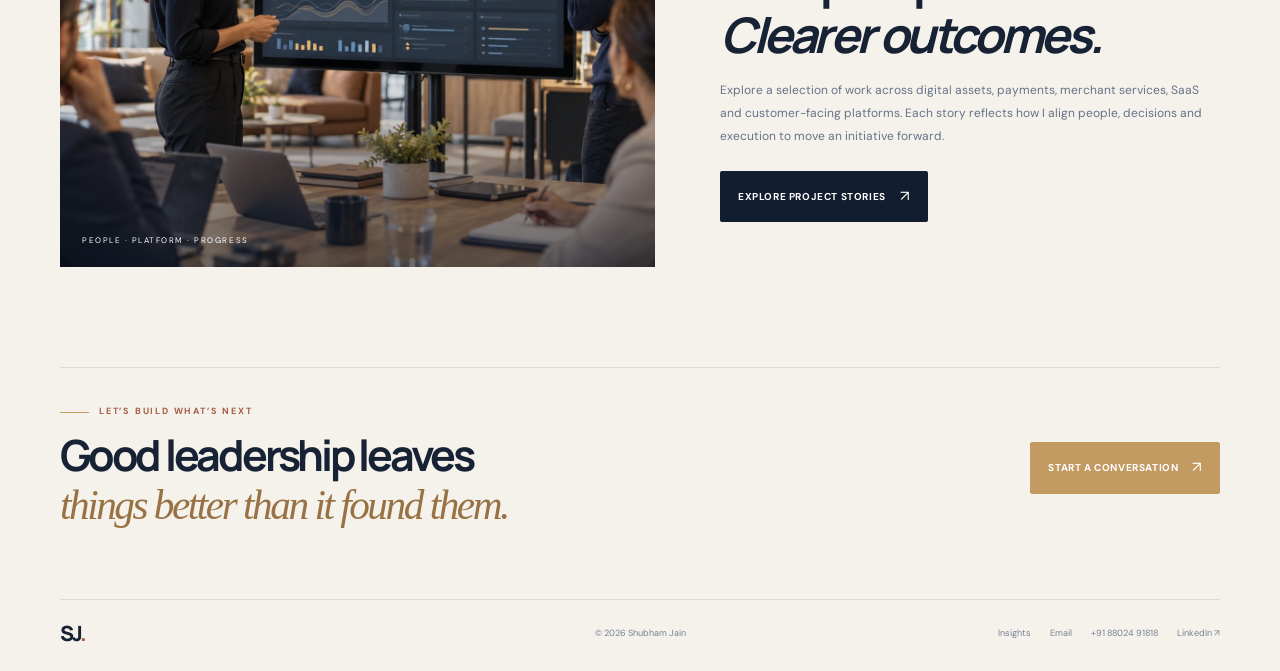
==== commit 45793fa4: "Add Shubham Jain portfolio website updates 2.0" ====
--- a/index.html
+++ b/index.html
@@ -7,6 +7,8 @@
     <meta name="description"
         content="Shubham Jain — delivery, transformation and program leader across fintech, payments and digital platforms.">
     <title>Shubham Jain — Delivery & Transformation Leader</title>
+    <link rel="icon" type="image/png" sizes="64x64" href="assets/favicon-64.png">
+    <link rel="apple-touch-icon" sizes="180x180" href="assets/apple-touch-icon.png">
     <link rel="stylesheet" href="styles.css">
 </head>
 
@@ -14,7 +16,7 @@
     <div class="site-shell">
         <nav class="nav wrap"><a class="brand" href="index.html">SJ<span>.</span></a>
             <div class="navlinks"><a class="active" href="index.html">Home</a><a href="about.html">About</a><a
-                    href="experience.html">Experience</a><a href="projects.html">Selected Work</a><a
+                    href="experience.html">Experience</a><a href="projects.html">Selected Work</a><a href="insights.html">Insights</a><a
                     href="contact.html">Contact</a></div><a class="nav-cta" href="contact.html">Let’s connect
                 <b>↗</b></a>
         </nav>
@@ -120,6 +122,44 @@
                     </div>
                 </div>
             </section>
+            <section class="delivery-approach-section">
+                <div class="wrap">
+                    <div class="section-heading reveal">
+                        <div>
+                            <div class="eyebrow"><span class="eyebrow-line"></span>My delivery approach</div>
+                            <h2>Turn complexity into<br><em>steady progress.</em></h2>
+                        </div>
+                        <p class="section-intro">A practical rhythm built around the work in my portfolio: align on the outcome, make the plan visible, bring disciplines together, and learn from delivery.</p>
+                    </div>
+                    <div class="approach-layout reveal">
+                        <div class="approach-steps" role="tablist" aria-label="Delivery approach stages">
+                            <button class="approach-step is-active" type="button" role="tab" aria-selected="true" aria-controls="approach-detail" data-step="0"><span>01</span><b>Align on outcomes</b><i>Shared purpose</i></button>
+                            <button class="approach-step" type="button" role="tab" aria-selected="false" aria-controls="approach-detail" data-step="1"><span>02</span><b>Mobilize the system</b><i>People and plan</i></button>
+                            <button class="approach-step" type="button" role="tab" aria-selected="false" aria-controls="approach-detail" data-step="2"><span>03</span><b>Deliver with control</b><i>Visibility and decisions</i></button>
+                            <button class="approach-step" type="button" role="tab" aria-selected="false" aria-controls="approach-detail" data-step="3"><span>04</span><b>Learn and improve</b><i>Sustainable outcomes</i></button>
+                        </div>
+                        <article class="approach-detail" id="approach-detail" role="tabpanel" aria-live="polite">
+                            <div class="approach-detail-number">01 / PURPOSE</div>
+                            <h3>Start with the outcome people need.</h3>
+                            <p>I clarify the customer or business need, what success should look like, who owns key decisions, and which constraints shape the work. This reflects my foundation in payments operations and customer-facing service.</p>
+                            <div class="approach-tags"><span>Outcome definition</span><span>Stakeholder alignment</span><span>Decision ownership</span></div>
+                        </article>
+                    </div>
+                    <div class="approach-faq">
+                        <div class="faq-intro">
+                            <div class="eyebrow"><span class="eyebrow-line"></span>Quick answers</div>
+                            <h3>Questions people ask<br><em>before we talk.</em></h3>
+                            <p>Short answers about the kind of delivery leadership I bring.</p>
+                        </div>
+                        <div class="faq-list">
+                            <details><summary>What kind of work do I lead?</summary><p>Cross-functional delivery across fintech, payments, SaaS and digital platforms, including programs that require coordination across product, engineering, QA, operations, clients and partners.</p></details>
+                            <details><summary>How do I approach a complex or changing initiative?</summary><p>I make outcomes, ownership, dependencies and risks visible early, then create a regular decision and communication rhythm so teams can adapt without losing sight of the goal.</p></details>
+                            <details><summary>How do I measure successful delivery?</summary><p>By agreed customer and business outcomes, quality and readiness, predictable communication, and whether the operating teams can sustain the result after launch.</p></details>
+                            <details><summary>Can I share detailed client or platform information?</summary><p>I can discuss the leadership approach and public portfolio examples. Confidential client, employer and platform details should be discussed only when appropriate and authorized.</p></details>
+                        </div>
+                    </div>
+                </div>
+            </section>
             <section class="feature-work wrap">
                 <div class="feature-image reveal"><img src="assets/project-service.jpg"
                         alt="Leadership team reviewing a service delivery dashboard"><span class="image-label">PEOPLE ·
@@ -142,7 +182,7 @@
         </main>
         <footer class="footer wrap"><a class="brand" href="index.html">SJ<span>.</span></a><span>© 2026 Shubham
                 Jain</span>
-            <div><a href="mailto:shubhamjain8010@gmail.com">Email</a><a href="tel:+918802491818">+91 88024 91818</a><a
+            <div><a href="insights.html">Insights</a><a href="mailto:shubhamjain8010@gmail.com">Email</a><a href="tel:+918802491818">+91 88024 91818</a><a
                     href="https://www.linkedin.com/in/engineer-shubham/" target="_blank" rel="noreferrer">LinkedIn ↗</a>
             </div>
         </footer>
--- a/styles.css
+++ b/styles.css
@@ -9,3 +9,95 @@
 @media(max-width:850px){.wrap{width:min(100% - 36px,680px)}.nav{height:auto;min-height:70px;gap:10px}.navlinks{gap:13px;font-size:9px}.nav-cta{display:none}.hero{grid-template-columns:1fr;gap:29px;padding-top:47px;min-height:0}.hero-visual{height:430px;max-width:510px;width:100%;margin:auto}.hero-photo{inset:8px 30px 22px 15px}.stat-band{grid-template-columns:1fr 1fr;gap:18px;padding:21px}.stat{border:0;padding:0}.section-heading{grid-template-columns:1fr;gap:12px}.section{padding:74px 0 65px}.journey-section,.values-section,.capability-section{padding:68px 0}.feature-work{gap:32px;padding-top:70px;padding-bottom:70px}.feature-image{height:310px}.about-intro{gap:34px}.experience-layout{grid-template-columns:1fr}.experience-aside{display:grid;grid-template-columns:1fr 1fr;gap:12px}.aside-portrait{grid-row:span 2;height:100%}.role-card{grid-template-columns:100px 1fr}.project-story,.project-story.reverse{grid-template-columns:1fr 1fr;gap:24px}.project-photo{height:310px}.project-columns{gap:9px}}
 @media(max-width:600px){.wrap{width:calc(100% - 32px)}.nav{align-items:flex-start;padding:16px 0;flex-wrap:wrap}.brand{font-size:19px}.navlinks{max-width:285px;gap:6px 13px;justify-content:flex-end;flex-wrap:wrap}.navlinks a{padding:3px 0}.hero{padding-top:43px}.hero h1{font-size:46px}.lead{font-size:12px}.hero-visual{height:350px}.hero-photo{inset:10px 23px 20px 13px;border-top-right-radius:58px}.floating-mark{font-size:8px;padding:10px}.vertical-note{right:-2px;font-size:7px}.stat-band{padding:18px;gap:15px}.stat strong{font-size:23px}.stat small{font-size:8px}.section-heading h2,.section h2{font-size:37px}.leadership-grid{grid-template-columns:1fr;border-bottom:0}.lead-card,.lead-card:not(:first-child){min-height:0;padding:19px 4px;border-right:0;border-bottom:1px solid var(--line)}.lead-card h3{margin-top:15px}.card-icon{top:14px}.journey-grid{grid-template-columns:1fr}.journey-card{min-height:0}.journey-card p{min-height:0}.feature-work{grid-template-columns:1fr;gap:28px}.feature-image{height:260px}.closing{display:block;padding:28px 0 48px}.closing .button{margin-top:22px}.footer{grid-template-columns:1fr auto;gap:8px}.footer>span:nth-child(2){grid-column:1}.footer>div{grid-column:1/-1;justify-content:flex-start;flex-wrap:wrap;gap:13px}.page-hero{padding-top:48px}.page-title{font-size:43px}.about-intro{grid-template-columns:1fr;padding-bottom:65px}.about-photo-large{height:390px;max-width:390px}.values-grid{grid-template-columns:1fr 1fr}.value-card{padding:14px;min-height:160px}.value-card h3{font-size:15px;margin-top:16px}.personal-section{grid-template-columns:1fr;gap:24px;padding-top:65px;padding-bottom:60px}.personal-photo{height:320px}.about-details{grid-template-columns:1fr;padding-bottom:60px}.detail-panel{min-height:0}.gallery-grid{grid-template-columns:1fr 1fr}.gallery-photo{height:210px}.gallery-wide{grid-column:1/-1;height:265px}.experience-layout{padding-bottom:55px}.role-card{grid-template-columns:1fr;gap:8px;padding:22px 0}.role-meta{align-items:center}.role-main{padding:0}.role-heading h2{font-size:21px}.experience-aside{grid-template-columns:1fr 1fr}.aside-portrait{grid-row:auto;height:210px}.aside-panel{padding:14px}.capability-grid{grid-template-columns:1fr 1fr}.capability{min-height:158px;padding:14px}.capability h3{font-size:13px}.work-stats{gap:12px;flex-wrap:wrap}.project-story,.project-story.reverse{grid-template-columns:1fr;gap:16px;padding:18px 0 27px}.project-story.reverse .project-photo,.project-story.reverse .project-detail{order:initial}.project-photo{height:245px}.project-detail h2{font-size:29px}.project-columns{grid-template-columns:1fr}.project-columns p{font-size:10px}.contact-hero{grid-template-columns:1fr;gap:25px;padding-top:48px}.contact-hero h1{font-size:46px}.contact-portrait{height:320px;max-width:420px}.contact-main{grid-template-columns:1fr}.contact-panel,.social-panel{padding:22px}.document-band{display:block;padding:22px}.document-actions{margin-top:17px}.document-actions .button{flex:1}.contact-method strong{font-size:10px}}
 @media(prefers-reduced-motion:reduce){html{scroll-behavior:auto}*,*:before,*:after{animation-duration:.01ms!important;animation-iteration-count:1!important;scroll-behavior:auto!important;transition-duration:.01ms!important}.js-motion .reveal{opacity:1;transform:none}}
+
+/* Interactive delivery approach, curated insights, and contact form */
+.delivery-approach-section{background:#f8f5ef;padding:85px 0 88px;border-top:1px solid var(--line);border-bottom:1px solid var(--line)}
+.approach-layout{display:grid;grid-template-columns:.8fr 1.2fr;gap:14px;align-items:stretch}
+.approach-steps{display:grid;gap:7px}
+.approach-step{display:grid;grid-template-columns:37px 1fr;grid-template-rows:auto auto;column-gap:12px;text-align:left;align-items:center;border:1px solid #ddd6ca;background:#fdfbf6;padding:15px 17px;color:var(--ink);font:inherit;cursor:pointer;transition:background .25s,border-color .25s,transform .25s}
+.approach-step:hover{transform:translateX(3px);border-color:#c4a170}
+.approach-step:focus-visible,.faq-list summary:focus-visible,.contact-form :focus-visible{outline:3px solid #c49a63;outline-offset:3px}
+.approach-step.is-active{background:var(--navy);border-color:var(--navy);color:white}
+.approach-step>span{grid-row:1/3;color:var(--rust);font:700 11px var(--display)}
+.approach-step.is-active>span{color:var(--gold-bright)}
+.approach-step>b{font:700 13px var(--display);letter-spacing:-.02em}
+.approach-step>i{font-style:normal;color:#798392;font-size:9px;margin-top:2px}
+.approach-step.is-active>i{color:#c4cbd4}
+.approach-detail{position:relative;background:var(--navy);color:white;min-height:290px;padding:34px 38px;display:flex;flex-direction:column;justify-content:center;overflow:hidden}
+.approach-detail:after{content:"";position:absolute;width:230px;height:230px;border:1px solid #e2bd8631;border-radius:50%;right:-92px;top:-110px;box-shadow:0 0 0 24px #e2bd8609,0 0 0 48px #e2bd8606;pointer-events:none}
+.approach-detail-number{font-size:8px;letter-spacing:.18em;color:var(--gold-bright);font-weight:700}
+.approach-detail h3{position:relative;z-index:1;font:700 clamp(24px,3.3vw,35px)/1.16 var(--display);letter-spacing:-.06em;max-width:470px;margin:15px 0 12px}
+.approach-detail p{position:relative;z-index:1;max-width:540px;font-size:11px;line-height:1.9;color:#d0d5dc;margin:0}
+.approach-tags{position:relative;z-index:1;display:flex;gap:7px;flex-wrap:wrap;margin-top:24px}
+.approach-tags span{border:1px solid #ffffff38;padding:6px 9px;color:#e4c08e;font-size:8px;letter-spacing:.04em}
+.approach-faq{display:grid;grid-template-columns:.7fr 1.3fr;gap:55px;margin-top:72px}
+.faq-intro h3,.insights-feature h2{font:700 clamp(29px,4vw,42px)/1.12 var(--display);letter-spacing:-.07em;margin:15px 0}
+.faq-intro h3 em,.insights-feature h2 em{font:500 italic .96em var(--serif);color:#987244}
+.faq-intro p{font-size:11px;line-height:1.8;color:#687487;max-width:280px}
+.faq-list details{border-top:1px solid #d8d1c6;padding:0 4px}
+.faq-list details:last-child{border-bottom:1px solid #d8d1c6}
+.faq-list summary{position:relative;list-style:none;cursor:pointer;padding:17px 35px 17px 0;font:700 12px/1.5 var(--display);color:var(--ink)}
+.faq-list summary::-webkit-details-marker{display:none}
+.faq-list summary:after{content:"+";position:absolute;right:6px;top:14px;color:#987244;font:400 21px var(--serif);transition:transform .2s}
+.faq-list details[open] summary:after{content:"−"}
+.faq-list details p{font-size:10px;line-height:1.85;color:#687487;max-width:670px;margin:0;padding:0 28px 17px 0}
+.contact-panel{align-self:start}
+.form-divider{display:flex;align-items:center;gap:12px;margin:19px 0 14px;color:#8b7553;font-size:8px;font-weight:700;letter-spacing:.15em}
+.form-divider:before,.form-divider:after{content:"";height:1px;background:#d8d0c4;flex:1}
+.contact-form{display:grid;grid-template-columns:1fr 1fr;gap:8px 12px}
+.contact-form label{font-size:9px;font-weight:700;color:#435066;margin-top:5px}
+.contact-form label:nth-of-type(1),.contact-form input:nth-of-type(1),.contact-form label:nth-of-type(2),.contact-form input:nth-of-type(2),.contact-form label:nth-of-type(3),.contact-form select,.contact-form label:nth-of-type(4),.contact-form textarea,.contact-form .form-note,.contact-form .form-submit,.contact-form .form-status{grid-column:1/-1}
+.contact-form input,.contact-form select,.contact-form textarea{width:100%;border:1px solid #d4ccbf;border-radius:0;background:#fdfbf6;padding:11px 12px;color:var(--ink);font:400 10px/1.5 var(--sans)}
+.contact-form textarea{resize:vertical;min-height:100px}
+.contact-form input::placeholder,.contact-form textarea::placeholder{color:#9299a2}
+.contact-form .form-note{font-size:8px;line-height:1.7;color:#7a8492;margin:4px 0}
+.contact-form .form-submit{justify-self:start;cursor:pointer;font-family:var(--sans)}
+.contact-form .form-status{font-size:9px;color:#536176;min-height:0;margin:0}
+.insights-feature{display:grid;grid-template-columns:1fr .82fr;gap:60px;align-items:center;padding:26px 0 80px}
+.insights-feature-copy{padding:20px 0}
+.insights-feature-copy>p{font-size:12px;line-height:1.9;color:#687487;max-width:560px;margin-bottom:23px}
+.insights-index{background:var(--navy);padding:12px 25px;color:#fff}
+.insights-index>div{display:grid;grid-template-columns:35px 1fr;gap:0 11px;padding:17px 0;border-bottom:1px solid #ffffff26}
+.insights-index>div:last-child{border-bottom:0}
+.insights-index span{grid-row:1/3;color:var(--gold-bright);font:700 10px var(--display)}
+.insights-index b{font:700 12px var(--display)}
+.insights-index small{font-size:9px;color:#c5cbd3;margin-top:3px}
+.insights-list-section{background:#ebe7de;padding:76px 0 84px}
+.insights-empty{display:flex;align-items:center;gap:20px;background:#fdfbf6;border:1px solid #d9d1c5;padding:22px 25px}
+.insights-empty-mark{width:43px;height:43px;border:1px solid var(--gold);display:grid;place-items:center;color:#d9b77e;font:700 18px var(--display);flex:none}
+.insights-empty h3{font:700 16px var(--display);margin:0 0 5px}
+.insights-empty p{font-size:10px;line-height:1.8;color:#687487;margin:0;max-width:580px}
+.insights-empty .text-link{margin-left:auto;white-space:nowrap;font-size:9px}
+@media(max-width:850px){.approach-faq{grid-template-columns:1fr;gap:15px}.faq-intro p{max-width:510px}.insights-feature{gap:30px}.insights-empty{align-items:flex-start;flex-wrap:wrap}.insights-empty .text-link{margin-left:63px}}
+@media(max-width:600px){.delivery-approach-section{padding:64px 0}.approach-layout{grid-template-columns:1fr}.approach-step{padding:13px}.approach-detail{min-height:270px;padding:25px 22px}.approach-faq{margin-top:52px}.faq-list summary{font-size:11px}.contact-form{grid-template-columns:1fr}.contact-form>*{grid-column:1!important}.insights-feature{grid-template-columns:1fr;gap:8px;padding:10px 0 60px}.insights-index{padding:8px 19px}.insights-empty{padding:18px}.insights-empty .text-link{margin-left:0}}
+.recommendations-section{background:#ebe7de;padding:74px 0 77px;margin-top:24px}
+.recommendation-grid{display:grid;grid-template-columns:repeat(3,1fr);gap:11px}
+.recommendation-card{background:#fdfbf6;border-top:2px solid var(--gold);padding:19px 20px 18px;min-height:205px;display:flex;flex-direction:column}
+.recommendation-theme{font-size:8px;font-weight:700;letter-spacing:.15em;color:#987244}
+.recommendation-card blockquote{margin:16px 0 22px;font:italic 14px/1.55 var(--serif);color:#39475a}
+.recommendation-by{margin-top:auto;border-top:1px solid #e2dbd0;padding-top:11px}
+.recommendation-by b{display:block;font:700 10px var(--display);color:var(--ink)}
+.recommendation-by span{display:block;font-size:8px;color:#798392;margin-top:3px}
+.recommendation-link{display:inline-block;margin-top:22px;font-size:9px}
+@media(max-width:850px){.recommendation-grid{grid-template-columns:repeat(2,1fr)}}
+@media(max-width:600px){.recommendations-section{padding:58px 0}.recommendation-grid{grid-template-columns:1fr}.recommendation-card{min-height:0}}
+
+/* Editorial graphics and leadership diagrams */
+.insight-flow{position:relative;min-height:320px;padding:42px 24px 32px;background:radial-gradient(circle at 82% 15%,#263950 0,#17263a 36%,#101d2d 100%);overflow:hidden;color:white;display:flex;flex-direction:column;justify-content:center}
+.flow-caption,.flow-foot{position:relative;z-index:2;color:#d8b77d;font-size:8px;font-weight:700;letter-spacing:.2em}
+.flow-caption{position:absolute;top:27px;left:28px}.flow-foot{margin-top:22px;color:#c3ccd5;letter-spacing:.08em}
+.flow-node{position:relative;z-index:2;display:flex;align-items:center;justify-content:space-between;border:1px solid #ffffff36;padding:12px 14px;background:#ffffff08;backdrop-filter:blur(5px)}
+.flow-node small{font-size:7px;letter-spacing:.14em;color:#d9bb8b}.flow-node b{font:600 13px var(--display)}.flow-mid{border-color:#c6a16d;transform:translateX(18px)}.flow-end{transform:translateX(36px)}
+.flow-connector{height:18px;width:1px;background:linear-gradient(#d4ae75,#ffffff56);margin-left:25px;position:relative}.flow-connector:after{content:"";position:absolute;left:-2px;bottom:0;border:3px solid transparent;border-bottom:0;border-top-color:#d4ae75}
+.flow-orbit{position:absolute;width:290px;height:290px;right:-100px;top:35px;border:1px solid #e0bd7830;border-radius:50%;box-shadow:0 0 0 26px #e0bd7808,0 0 0 52px #e0bd7806}.flow-orbit i{position:absolute;width:7px;height:7px;border-radius:50%;background:#dfbd85;box-shadow:0 0 16px #dfbd85;top:35px;left:50%}.flow-orbit i:nth-child(2){top:65%;left:16%;width:5px;height:5px}.flow-orbit i:nth-child(3){top:78%;left:76%;width:4px;height:4px}
+.insight-grid{display:grid;grid-template-columns:1fr 1fr;gap:13px}.insight-card{display:grid;grid-template-columns:.88fr 1.12fr;min-height:252px;background:#fdfbf6;border:1px solid #d9d1c5;overflow:hidden;transition:transform .25s,box-shadow .25s}.insight-card:hover{transform:translateY(-3px);box-shadow:0 12px 28px #26395016}.insight-card-graphic{position:relative;min-height:100%;background:linear-gradient(145deg,#16263a,#253850);overflow:hidden;color:white;display:flex;align-items:center;justify-content:center}.insight-card-copy{padding:23px 22px;display:flex;flex-direction:column;align-items:flex-start}.insight-meta{width:100%;display:flex;justify-content:space-between;color:#987244;font-size:7px;font-weight:700;letter-spacing:.13em}.insight-meta span:last-child{color:#b2a999}.insight-card h3{font:700 20px/1.16 var(--display);letter-spacing:-.05em;margin:17px 0 9px}.insight-card p{font-size:9px;line-height:1.8;color:#687487;margin:0 0 17px}.insight-card .text-link{margin-top:auto;font-size:8px}
+.layers-graphic{flex-direction:column;gap:6px;padding:26px 22px}.layers-graphic span{position:relative;width:100%;padding:9px 12px;border:1px solid #ffffff45;font-size:7px;font-weight:700;letter-spacing:.12em;background:#ffffff08}.layers-graphic span:nth-child(2){transform:translateX(8px);border-color:#c7a06b}.layers-graphic span:nth-child(3){transform:translateX(16px)}.layers-graphic span small{display:block;margin-top:4px;color:#c8d0d8;font-size:8px;letter-spacing:0;font-weight:400}.layers-graphic>i{position:absolute;right:23px;top:50%;font-style:normal;color:#d8b77d;font-size:20px}
+.decision-graphic{background:linear-gradient(145deg,#17263a,#30465c)}.decision-graphic>i{position:absolute;top:50%;left:20%;right:20%;height:1px;background:#d8b77d}.decision-ready,.decision-wait,.decision-move{position:absolute;z-index:1;padding:6px 8px;background:#192a3d;border:1px solid #ffffff4d;font-size:6px;letter-spacing:.12em}.decision-ready{top:31%;left:12%}.decision-wait{top:31%;right:10%}.decision-move{bottom:26%;right:14%;color:#e0bd85}.decision-graphic>b{position:relative;z-index:2;padding:13px 11px;background:#f3eee5;color:#17263a;text-align:center;font:700 8px/1.5 var(--display);letter-spacing:.1em;box-shadow:0 0 0 8px #ffffff13}
+.priority-graphic{background:radial-gradient(circle,#344a62,#17263a 72%)}.priority-ring{position:absolute;border:1px solid #d2b17c55;border-radius:50%;transform:rotate(-24deg)}.ring-outer{width:140px;height:90px}.ring-inner{width:104px;height:62px;transform:rotate(31deg);border-color:#ffffff43}.priority-center{z-index:1;display:grid;place-items:center;width:54px;height:54px;border-radius:50%;background:#e0bd85;color:#18273a;font:700 8px var(--display);letter-spacing:.1em}.priority-dot{position:absolute;z-index:2;width:21px;height:21px;border-radius:50%;display:grid;place-items:center;background:#f8f5ef;color:#17263a;font:700 8px var(--display)}.dot-a{top:26%;left:28%}.dot-b{top:57%;right:21%}.dot-c{bottom:18%;left:34%}.priority-graphic>small{position:absolute;bottom:14px;color:#d6dde4;font-size:6px;letter-spacing:.1em}
+.signals-graphic{flex-direction:column;align-items:stretch;justify-content:center;gap:5px;padding:18px 18px 34px}.signals-graphic>span{display:flex;align-items:center;gap:9px;padding:5px 7px;background:#ffffff0b;border-bottom:1px solid #ffffff31;font-size:7px;color:#f4f0e8}.signals-graphic>span i{font-style:normal;color:#ddb97d;font-size:7px}.signals-graphic>b{position:absolute;bottom:13px;left:0;right:0;text-align:center;color:#d6dde4;font-size:5px;letter-spacing:.12em}
+.career-arc{margin-top:31px;padding:21px 23px 20px;border:1px solid #d9d1c5;background:linear-gradient(120deg,#fdfbf6,#f0ece4)}.career-arc-heading{display:flex;justify-content:space-between;align-items:center;gap:12px}.career-arc-heading span{font-size:7px;letter-spacing:.16em;color:#987244;font-weight:700}.career-arc-heading b{font:600 12px var(--display);color:#26364a}.career-track{position:relative;display:grid;grid-template-columns:repeat(3,1fr);gap:20px;margin-top:26px}.career-track>div:not(.career-line){position:relative;z-index:1;padding-top:12px;border-top:1px solid #cfc4b4}.career-track small{display:block;color:#a18358;font-size:7px;letter-spacing:.12em;font-weight:700}.career-track b{display:block;margin-top:7px;color:#202e40;font:700 12px var(--display)}.career-track span{display:block;margin-top:5px;color:#788392;font-size:8px}.career-line{position:absolute;left:0;right:0;top:-3px;height:5px;border-radius:99px;background:#ddd5c9;overflow:hidden}.career-line i{display:block;width:100%;height:100%;transform-origin:left;background:linear-gradient(90deg,#9b7040,#ddbd86);animation:arc-fill 1.5s ease both}.career-line i:after{content:"";display:block;margin-left:auto;width:7px;height:7px;border-radius:50%;background:#29384b;box-shadow:0 0 0 4px #d9c29d}
+.operating-model-section{padding:77px 0 82px;background:#f7f4ed;border-top:1px solid #e2dbd0;border-bottom:1px solid #e2dbd0}.operating-model-layout{display:grid;grid-template-columns:.72fr 1.28fr;gap:55px;align-items:center}.operating-model-copy h2{font:700 clamp(33px,4.3vw,48px)/1.05 var(--display);letter-spacing:-.07em;margin:17px 0}.operating-model-copy h2 em{font:500 italic .95em var(--serif);color:#987244}.operating-model-copy p{font-size:10px;line-height:1.9;color:#687487;max-width:330px;margin:0 0 20px}.operating-model-copy .text-link{font-size:9px}.operating-model{position:relative;display:grid;gap:8px}.operating-model article{position:relative;z-index:1;display:grid;grid-template-columns:37px 1fr 25px;gap:12px;align-items:center;padding:13px 15px;background:#fffdfa;border:1px solid #ddd5c9;box-shadow:0 5px 16px #2639500b}.model-index{color:#a18157;font:700 10px var(--display)}.operating-model article small{display:block;color:#9c805b;font-size:6px;font-weight:700;letter-spacing:.15em}.operating-model article b{display:block;margin-top:4px;color:#253448;font:700 12px var(--display)}.operating-model article p{margin:4px 0 0;color:#7d8794;font-size:8px}.model-mark{color:#b18d5f;font-size:15px;text-align:center}.model-spine{position:absolute;left:34px;top:32px;bottom:68px;width:1px;background:linear-gradient(#b89565,#27384d)}.model-spine i{position:absolute;left:-3px;width:7px;height:7px;border-radius:50%;background:#b99567}.model-spine i:nth-child(2){top:50%}.model-spine i:nth-child(3){bottom:0;background:#25374b}.model-outcome{display:grid;grid-template-columns:1fr auto;gap:4px 12px;margin:5px 0 0 49px;padding:12px 15px;background:#17263a;color:white}.model-outcome span{font-size:6px;color:#d9b77e;letter-spacing:.15em;font-weight:700}.model-outcome b{font:600 11px var(--display)}.model-outcome i{grid-column:2;grid-row:1/3;align-self:center;color:#d9b77e;font-style:normal;font-size:10px;white-space:nowrap}
+@keyframes arc-fill{from{transform:scaleX(.18)}to{transform:scaleX(1)}}
+@media(max-width:850px){.insight-card{grid-template-columns:1fr}.insight-card-graphic{min-height:150px}.insight-card-copy{min-height:218px}.operating-model-layout{grid-template-columns:1fr;gap:30px}.operating-model-copy p{max-width:540px}}
+@media(max-width:600px){.insight-grid{grid-template-columns:1fr}.insight-card{grid-template-columns:.8fr 1.2fr;min-height:230px}.insight-card-graphic{min-height:230px}.insight-card-copy{padding:17px 15px;min-height:0}.insight-card h3{font-size:17px;margin:12px 0 7px}.insight-card p{font-size:8px}.career-arc{padding:17px 15px}.career-arc-heading{align-items:flex-start;flex-direction:column;gap:6px}.career-track{gap:8px}.career-track b{font-size:10px}.career-track span{font-size:7px}.operating-model-section{padding:58px 0}.operating-model article{grid-template-columns:29px 1fr 18px;padding:12px 10px}.model-spine{left:26px}.model-outcome{margin-left:39px}.model-outcome i{font-size:7px}}
+@media(prefers-reduced-motion:reduce){.career-line i{animation:none}}
